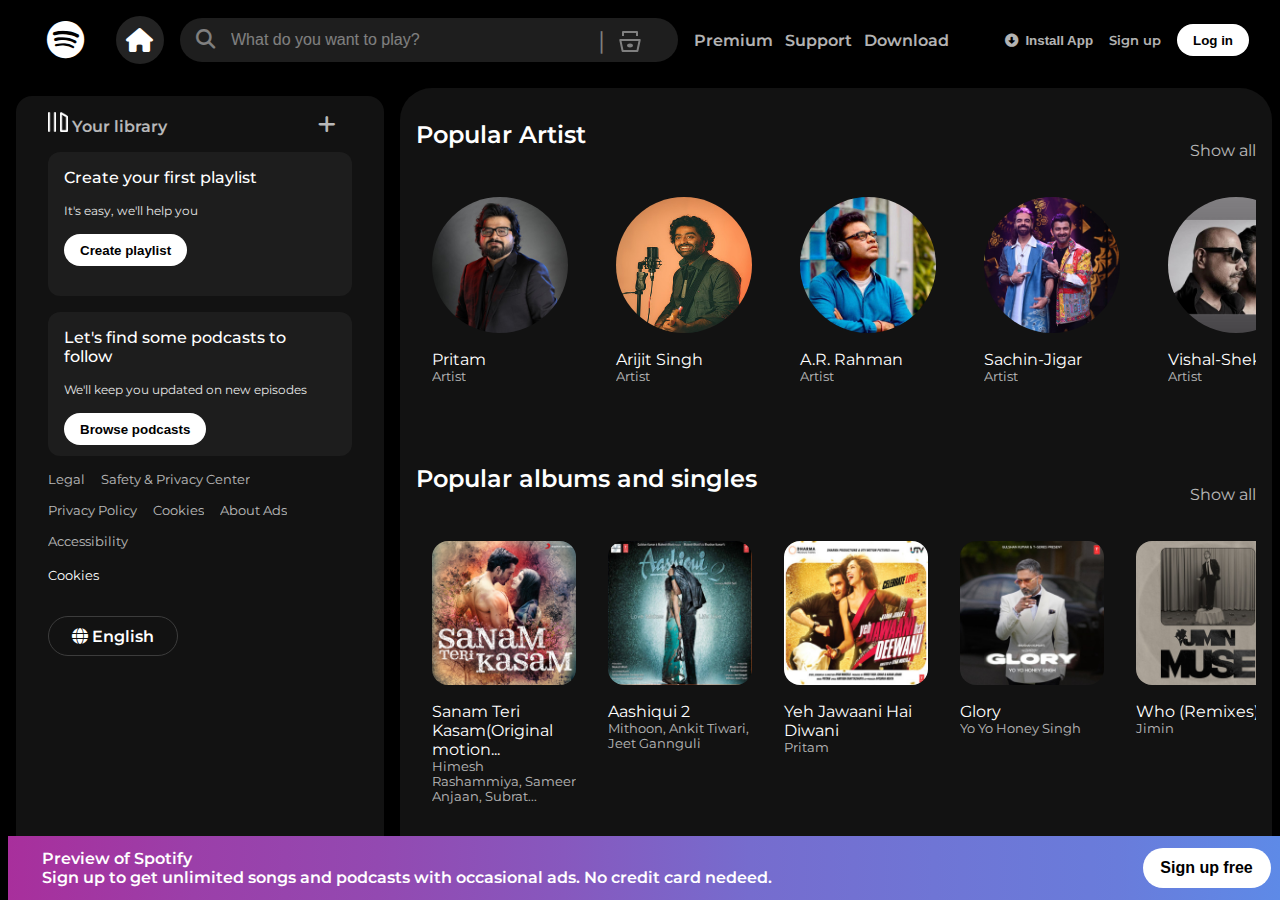
==== index.html @ b5a55366 "Add files to remote" ====
<!DOCTYPE html>
<html lang="en">

<head>
    <meta charset="UTF-8">
    <meta name="viewport" content="width=device-width, initial-scale=1.0">
    <link rel="stylesheet" href="style.css">
    <link rel="stylesheet" href="https://cdnjs.cloudflare.com/ajax/libs/font-awesome/6.7.2/css/all.min.css"
        integrity="sha512-Evv84Mr4kqVGRNSgIGL/F/aIDqQb7xQ2vcrdIwxfjThSH8CSR7PBEakCr51Ck+w+/U6swU2Im1vVX0SVk9ABhg=="
        crossorigin="anonymous" referrerpolicy="no-referrer" />
    <link rel="icon" href="./images/logo.png">
    <title>Spotify - Web Player : Music for everyone</title>
    <link rel="preconnect" href="https://fonts.googleapis.com">
    <link rel="preconnect" href="https://fonts.gstatic.com" crossorigin>
    <link href="https://fonts.googleapis.com/css2?family=Montserrat:ital@0;1&display=swap" rel="stylesheet">
</head>

<body>
    <div class="small-nav">
        <div class="nav1 i1">
            <i class="fa-brands fa-spotify"></i>
            <p>Spotify</p>
        </div>
        <div class="nav2">
            <i class="fa-solid fa-magnifying-glass"></i>
            <button class="badge">Open App</button>
            <i class="fa-solid fa-bars"></i>
        </div>
    </div>
    <div class="navbar">
        <div class="icon">
            <div class="i1">
                <i class="fa-brands fa-spotify"></i>
            </div>
            <div class="i2">
                <i class="fa-solid fa-house"></i>
            </div>
        </div>

        <div class="searchbar">
            <div class="search-sec1">
                <i class="fa-solid fa-magnifying-glass"></i>
                <input type="text" placeholder="What do you want to play?">
            </div>
            <div class="search-sec2">
                <span class="vertical-line">|</span>
                <svg class="mysvg" data-encore-id="icon" role="img" aria-hidden="true" class="e-9640-icon"
                    viewBox="0 0 24 24">
                    <path d="M15 15.5c0 1.105-1.343 2-3 2s-3-.895-3-2 1.343-2 3-2 3 .895 3 2z"></path>
                    <path
                        d="M1.513 9.37A1 1 0 0 1 2.291 9h19.418a1 1 0 0 1 .979 1.208l-2.339 11a1 1 0 0 1-.978.792H4.63a1 1 0 0 1-.978-.792l-2.339-11a1 1 0 0 1 .201-.837zM3.525 11l1.913 9h13.123l1.913-9H3.525zM4 2a1 1 0 0 1 1-1h14a1 1 0 0 1 1 1v4h-2V3H6v3H4V2z">
                    </path>
                </svg>
            </div>
        </div>
        <div class="nav-options">
            <a href="#">Premium</a>
            <a href="#">Support</a>
            <a href="#">Download</a>
        </div>
        <span class="line">|</span>
        <div class="loginSignup">
            <button class="badge dark-badge"><i class="fa-solid fa-circle-down"></i>&nbsp;&nbsp;Install App</button>
            <a href="#">Sign up</a>
            <button class="badge hide">Log in</button>
        </div>

    </div>
    <div class="main">
        <div class="sidebar">
            <div class="library">
                <div class="options">
                    <div class="lib-options nav-options">
                        <img src="./images/library_icon.png">
                        <a href="#">Your library</a>
                    </div>
                    <div class="icons">
                        <i class="fa-solid fa-plus"></i>
                    </div>
                </div>
                <div class="lib-boxes">
                    <div class="box">
                        <p class="box-p1">Create your first playlist</p>
                        <p class="box-p2">It's easy, we'll help you</p>
                        <button class="badge">Create playlist</button>
                    </div>
                    <div class="box">
                        <p class="box-p1">Let's find some podcasts to follow</p>
                        <p class="box-p2">We'll keep you updated on new episodes</p>
                        <button class="badge">Browse podcasts</button>
                    </div>
                </div>

                <div class="TC">
                    <a href="#">Legal</a>
                    <a href="#">Safety & Privacy Center</a>
                    <a href="#">Privacy Policy</a>
                    <a href="#">Cookies</a>
                    <a href="#">About Ads</a>
                    <a href="#">Accessibility</a>
                </div>
                <div class="cookies">
                    <a href="#">Cookies</a>
                </div>

                <div class="languages">
                    <div class="language">
                        <i class="fa-solid fa-globe"></i> English
                    </div>
                </div>
            </div>
        </div>
        <div class="main-content">
            <div class="artist-sec">
                <div class="sec1">
                    <a href="#" class="heading">Popular Artist</a>
                    <a href="#">Show all</a>
                </div>

                <div class="artists">
                    <div class="artist">
                        <img src="./images/artist1.jpg">
                        <a href="#">Pritam</a>
                        <p class="p2">Artist</p>
                        <svg class="play-svg" data-encore-id="icon" role="img" aria-hidden="true" class="e-9640-icon" viewBox="0 0 24 24"><path d="m7.05 3.606 13.49 7.788a.7.7 0 0 1 0 1.212L7.05 20.394A.7.7 0 0 1 6 19.788V4.212a.7.7 0 0 1 1.05-.606z"></path></svg>
                    </div>
                    <div class="artist">
                        <img src="./images/artist2.jpg">
                        <a href="#">Arijit Singh</a>
                        <p class="p2">Artist</p>
                        <svg class="play-svg" data-encore-id="icon" role="img" aria-hidden="true" class="e-9640-icon" viewBox="0 0 24 24"><path d="m7.05 3.606 13.49 7.788a.7.7 0 0 1 0 1.212L7.05 20.394A.7.7 0 0 1 6 19.788V4.212a.7.7 0 0 1 1.05-.606z"></path></svg>
                    </div>
                    <div class="artist">
                        <img src="./images/artist3.jpg">
                        <a href="#">A.R. Rahman</a>
                        <p class="p2">Artist</p>
                        <svg class="play-svg" data-encore-id="icon" role="img" aria-hidden="true" class="e-9640-icon" viewBox="0 0 24 24"><path d="m7.05 3.606 13.49 7.788a.7.7 0 0 1 0 1.212L7.05 20.394A.7.7 0 0 1 6 19.788V4.212a.7.7 0 0 1 1.05-.606z"></path></svg>
                    </div>
                    <div class="artist">
                        <img src="./images/artist4.jpg">
                        <a href="#">Sachin-Jigar</a>
                        <p class="p2">Artist</p>
                        <svg class="play-svg" data-encore-id="icon" role="img" aria-hidden="true" class="e-9640-icon" viewBox="0 0 24 24"><path d="m7.05 3.606 13.49 7.788a.7.7 0 0 1 0 1.212L7.05 20.394A.7.7 0 0 1 6 19.788V4.212a.7.7 0 0 1 1.05-.606z"></path></svg>
                    </div>
                    <div class="artist">
                        <img src="./images/artist5.jpg">
                        <a href="#">Vishal-Shekhar</a>
                        <p class="p2">Artist</p>
                        <svg class="play-svg" data-encore-id="icon" role="img" aria-hidden="true" class="e-9640-icon" viewBox="0 0 24 24"><path d="m7.05 3.606 13.49 7.788a.7.7 0 0 1 0 1.212L7.05 20.394A.7.7 0 0 1 6 19.788V4.212a.7.7 0 0 1 1.05-.606z"></path></svg>
                    </div>
                    <div class="artist">
                        <img src="./images/artist6.jpg">
                        <a href="#">Atif Aslam</a>
                        <p class="p2">Artist</p>
                        <svg class="play-svg" data-encore-id="icon" role="img" aria-hidden="true" class="e-9640-icon" viewBox="0 0 24 24"><path d="m7.05 3.606 13.49 7.788a.7.7 0 0 1 0 1.212L7.05 20.394A.7.7 0 0 1 6 19.788V4.212a.7.7 0 0 1 1.05-.606z"></path></svg>
                    </div>
                </div>
            </div>
            <div class="albums-sec">
                <div class="sec1">
                    <a href="#" class="heading">Popular albums and singles</a>
                    <a href="#">Show all</a>
                </div>
                <div class="albums">
                    <div class="album">
                        <img src="./images/album1.jpg">
                        <a href="#">Sanam Teri Kasam(Original motion...</a>
                        <p class="p2">Himesh Rashammiya, Sameer Anjaan, Subrat...</p>
                        <svg class="play-svg" data-encore-id="icon" role="img" aria-hidden="true" class="e-9640-icon" viewBox="0 0 24 24"><path d="m7.05 3.606 13.49 7.788a.7.7 0 0 1 0 1.212L7.05 20.394A.7.7 0 0 1 6 19.788V4.212a.7.7 0 0 1 1.05-.606z"></path></svg>
                    </div>
                    <div class="album">
                        <img src="./images/album2.jpg">
                        <a href="#">Aashiqui 2</a>
                        <p class="p2">Mithoon, Ankit Tiwari, Jeet Gannguli</p>
                        <svg class="play-svg" data-encore-id="icon" role="img" aria-hidden="true" class="e-9640-icon" viewBox="0 0 24 24"><path d="m7.05 3.606 13.49 7.788a.7.7 0 0 1 0 1.212L7.05 20.394A.7.7 0 0 1 6 19.788V4.212a.7.7 0 0 1 1.05-.606z"></path></svg>
                    </div>
                    <div class="album">
                        <img src="./images/album3.jpg">
                        <a href="#">Yeh Jawaani Hai Diwani</a>
                        <p class="p2">Pritam</p>
                        <svg class="play-svg" data-encore-id="icon" role="img" aria-hidden="true" class="e-9640-icon" viewBox="0 0 24 24"><path d="m7.05 3.606 13.49 7.788a.7.7 0 0 1 0 1.212L7.05 20.394A.7.7 0 0 1 6 19.788V4.212a.7.7 0 0 1 1.05-.606z"></path></svg>
                    </div>
                    <div class="album">
                        <img src="./images/album4.jpg">
                        <a href="#">Glory</a>
                        <p class="p2">Yo Yo Honey Singh</p>
                        <svg class="play-svg" data-encore-id="icon" role="img" aria-hidden="true" class="e-9640-icon" viewBox="0 0 24 24"><path d="m7.05 3.606 13.49 7.788a.7.7 0 0 1 0 1.212L7.05 20.394A.7.7 0 0 1 6 19.788V4.212a.7.7 0 0 1 1.05-.606z"></path></svg>
                    </div>
                    <div class="album">
                        <img src="./images/album5.jpg">
                        <a href="#">Who (Remixes)</a>
                        <p class="p2">Jimin</p>
                        <svg class="play-svg" data-encore-id="icon" role="img" aria-hidden="true" class="e-9640-icon" viewBox="0 0 24 24"><path d="m7.05 3.606 13.49 7.788a.7.7 0 0 1 0 1.212L7.05 20.394A.7.7 0 0 1 6 19.788V4.212a.7.7 0 0 1 1.05-.606z"></path></svg>
                    </div>
                    <div class="album">
                        <img src="./images/album6.jpg">
                        <a href="#">Mismatched: Season 3(SoundTrack from...</a>
                        <p class="p2">Himesh Rashammiya, Sameer Anjaan, Subrat...</p>
                        <svg class="play-svg" data-encore-id="icon" role="img" aria-hidden="true" class="e-9640-icon" viewBox="0 0 24 24"><path d="m7.05 3.606 13.49 7.788a.7.7 0 0 1 0 1.212L7.05 20.394A.7.7 0 0 1 6 19.788V4.212a.7.7 0 0 1 1.05-.606z"></path></svg>
                    </div>
                </div>
            </div>

            <div class="albums-sec">
                <div class="sec1">
                    <a href="#" class="heading">Popular radio</a>
                    <a href="#">Show all</a>
                </div>
                <div class="albums">
                    <div class="album">
                        <img src="./images/radio1.jpg">
                        <p class="p2">With Sachin-Jigar, Amit Tridevi, Mithoon</p>
                        <svg class="play-svg" data-encore-id="icon" role="img" aria-hidden="true" class="e-9640-icon" viewBox="0 0 24 24"><path d="m7.05 3.606 13.49 7.788a.7.7 0 0 1 0 1.212L7.05 20.394A.7.7 0 0 1 6 19.788V4.212a.7.7 0 0 1 1.05-.606z"></path></svg>
                    </div>
                    <div class="album">
                        <img src="./images/radio2.jpg">
                        <p class="p2">With Abhijeet, Kumar Sanu, Jatin-Lalit and...</p>
                        <svg class="play-svg" data-encore-id="icon" role="img" aria-hidden="true" class="e-9640-icon" viewBox="0 0 24 24"><path d="m7.05 3.606 13.49 7.788a.7.7 0 0 1 0 1.212L7.05 20.394A.7.7 0 0 1 6 19.788V4.212a.7.7 0 0 1 1.05-.606z"></path></svg>
                    </div>
                    <div class="album">
                        <img src="./images/radio3.jpg">
                        <p class="p2">With Karan Aujla, Shubh, Sidhu Moose...</p>
                        <svg class="play-svg" data-encore-id="icon" role="img" aria-hidden="true" class="e-9640-icon" viewBox="0 0 24 24"><path d="m7.05 3.606 13.49 7.788a.7.7 0 0 1 0 1.212L7.05 20.394A.7.7 0 0 1 6 19.788V4.212a.7.7 0 0 1 1.05-.606z"></path></svg>
                    </div>
                    <div class="album">
                        <img src="./images/radio4.jpg">
                        <p class="p2">With Armaan Malik, Pritam, Atif Aslam and...</p>
                        <svg class="play-svg" data-encore-id="icon" role="img" aria-hidden="true" class="e-9640-icon" viewBox="0 0 24 24"><path d="m7.05 3.606 13.49 7.788a.7.7 0 0 1 0 1.212L7.05 20.394A.7.7 0 0 1 6 19.788V4.212a.7.7 0 0 1 1.05-.606z"></path></svg>
                    </div>
                    <div class="album">
                        <img src="./images/radio5.jpg">
                        <p class="p2">With A.R. Rahman, Vishal-Shekhar, Atif...</p>
                        <svg class="play-svg" data-encore-id="icon" role="img" aria-hidden="true" class="e-9640-icon" viewBox="0 0 24 24"><path d="m7.05 3.606 13.49 7.788a.7.7 0 0 1 0 1.212L7.05 20.394A.7.7 0 0 1 6 19.788V4.212a.7.7 0 0 1 1.05-.606z"></path></svg>
                    </div>
                    <div class="album">
                        <img src="./images/radio6.jpg">
                        <p class="p2">With Asha Bhosale, Alka Yagnik, Abhijeet</p>
                        <svg class="play-svg" data-encore-id="icon" role="img" aria-hidden="true" class="e-9640-icon" viewBox="0 0 24 24"><path d="m7.05 3.606 13.49 7.788a.7.7 0 0 1 0 1.212L7.05 20.394A.7.7 0 0 1 6 19.788V4.212a.7.7 0 0 1 1.05-.606z"></path></svg>
                    </div>
                </div>
            </div>

            <div class="albums-sec">
                <div class="sec1">
                    <a href="#" class="heading">Featured Charts</a>
                    <a href="#">Show all</a>
                </div>
                <div class="albums">
                    <div class="album">
                        <img src="./images/feature1.jpg">
                        <p class="p2">Your weekly update of the most played music</p>
                        <svg class="play-svg" data-encore-id="icon" role="img" aria-hidden="true" class="e-9640-icon" viewBox="0 0 24 24"><path d="m7.05 3.606 13.49 7.788a.7.7 0 0 1 0 1.212L7.05 20.394A.7.7 0 0 1 6 19.788V4.212a.7.7 0 0 1 1.05-.606z"></path></svg>
                    </div>
                    <div class="album">
                        <img src="./images/feature2.jpg">
                        <p class="p2">Your weekly update of the most played music</p>
                        <svg class="play-svg" data-encore-id="icon" role="img" aria-hidden="true" class="e-9640-icon" viewBox="0 0 24 24"><path d="m7.05 3.606 13.49 7.788a.7.7 0 0 1 0 1.212L7.05 20.394A.7.7 0 0 1 6 19.788V4.212a.7.7 0 0 1 1.05-.606z"></path></svg>
                    </div>
                    <div class="album">
                        <img src="./images/feature3.jpg">
                        <p class="p2">Your weekly update of the most played music</p>
                        <svg class="play-svg" data-encore-id="icon" role="img" aria-hidden="true" class="e-9640-icon" viewBox="0 0 24 24"><path d="m7.05 3.606 13.49 7.788a.7.7 0 0 1 0 1.212L7.05 20.394A.7.7 0 0 1 6 19.788V4.212a.7.7 0 0 1 1.05-.606z"></path></svg>
                    </div>
                    <div class="album">
                        <img src="./images/feature4.jpg">
                        <p class="p2">Your weekly update of the most played music</p>
                        <svg class="play-svg" data-encore-id="icon" role="img" aria-hidden="true" class="e-9640-icon" viewBox="0 0 24 24"><path d="m7.05 3.606 13.49 7.788a.7.7 0 0 1 0 1.212L7.05 20.394A.7.7 0 0 1 6 19.788V4.212a.7.7 0 0 1 1.05-.606z"></path></svg>
                    </div>
                    <div class="album">
                        <img src="./images/feature5.jpg">
                        <p class="p2">Your weekly update of the most viral tracks</p>
                        <svg class="play-svg" data-encore-id="icon" role="img" aria-hidden="true" class="e-9640-icon" viewBox="0 0 24 24"><path d="m7.05 3.606 13.49 7.788a.7.7 0 0 1 0 1.212L7.05 20.394A.7.7 0 0 1 6 19.788V4.212a.7.7 0 0 1 1.05-.606z"></path></svg>
                    </div>
                    <div class="album">
                        <img src="./images/feature6.jpg">
                        <p class="p2">Your weekly update of the most viral tracks</p>
                        <svg class="play-svg" data-encore-id="icon" role="img" aria-hidden="true" class="e-9640-icon" viewBox="0 0 24 24"><path d="m7.05 3.606 13.49 7.788a.7.7 0 0 1 0 1.212L7.05 20.394A.7.7 0 0 1 6 19.788V4.212a.7.7 0 0 1 1.05-.606z"></path></svg>
                    </div>
                </div>
            </div>

            <div class="albums-sec">
                <div class="sec1">
                    <a href="#" class="heading">Popular radio</a>
                    <a href="#">Show all</a>
                </div>
                <div class="albums">
                    <div class="album">
                        <img src="./images/best1.jpg">
                        <p class="p2">Hottest tracks form you favourite I-Pop...</p>
                        <svg class="play-svg" data-encore-id="icon" role="img" aria-hidden="true" class="e-9640-icon" viewBox="0 0 24 24"><path d="m7.05 3.606 13.49 7.788a.7.7 0 0 1 0 1.212L7.05 20.394A.7.7 0 0 1 6 19.788V4.212a.7.7 0 0 1 1.05-.606z"></path></svg>
                    </div>
                    <div class="album">
                        <img src="./images/best2.jpg">
                        <p class="p2">Bollywood Central, Jab baje toh seedha...</p>
                        <svg class="play-svg" data-encore-id="icon" role="img" aria-hidden="true" class="e-9640-icon" viewBox="0 0 24 24"><path d="m7.05 3.606 13.49 7.788a.7.7 0 0 1 0 1.212L7.05 20.394A.7.7 0 0 1 6 19.788V4.212a.7.7 0 0 1 1.05-.606z"></path></svg>
                    </div>
                    <div class="album">
                        <img src="./images/best3.jpg">
                        <p class="p2">Most exciting artist from the indian indie...</p>
                        <svg class="play-svg" data-encore-id="icon" role="img" aria-hidden="true" class="e-9640-icon" viewBox="0 0 24 24"><path d="m7.05 3.606 13.49 7.788a.7.7 0 0 1 0 1.212L7.05 20.394A.7.7 0 0 1 6 19.788V4.212a.7.7 0 0 1 1.05-.606z"></path></svg>
                    </div>
                    <div class="album">
                        <img src="./images/best4.jpg">
                        <p class="p2">India's Rap Scene. Cover- Yo Yo Honey Singh</p>
                        <svg class="play-svg" data-encore-id="icon" role="img" aria-hidden="true" class="e-9640-icon" viewBox="0 0 24 24"><path d="m7.05 3.606 13.49 7.788a.7.7 0 0 1 0 1.212L7.05 20.394A.7.7 0 0 1 6 19.788V4.212a.7.7 0 0 1 1.05-.606z"></path></svg>
                    </div>
                    <div class="album">
                        <img src="./images/best5.jpg">
                        <p class="p2">Biggest Haryanvi Hits from the last 10 years...</p>
                        <svg class="play-svg" data-encore-id="icon" role="img" aria-hidden="true" class="e-9640-icon" viewBox="0 0 24 24"><path d="m7.05 3.606 13.49 7.788a.7.7 0 0 1 0 1.212L7.05 20.394A.7.7 0 0 1 6 19.788V4.212a.7.7 0 0 1 1.05-.606z"></path></svg>
                    </div>
                    <div class="album">
                        <img src="./images/best6.jpg">
                        <p class="p2">Ultimate 101 punjabi Hits with Shubh</p>
                        <svg class="play-svg" data-encore-id="icon" role="img" aria-hidden="true" class="e-9640-icon" viewBox="0 0 24 24"><path d="m7.05 3.606 13.49 7.788a.7.7 0 0 1 0 1.212L7.05 20.394A.7.7 0 0 1 6 19.788V4.212a.7.7 0 0 1 1.05-.606z"></path></svg>
                    </div>
                </div>
            </div>

            <div class="footer">
                <div class="foot1">
                    <ul>
                        <p>Company</p>
                        <li><a href="#">About</a></li>
                        <li><a href="#">Jobs</a></li>
                        <li><a href="#">For the Record</a></li>
                    </ul>
                    <ul>
                        <p>Communities</p>
                        <li><a href="#">For Artists</a></li>
                        <li><a href="#">Developers</a></li>
                        <li><a href="#">Advertising</a></li>
                        <li><a href="#">Investors</a></li>
                        <li><a href="#">Vendors</a></li>
                    </ul>
                    <ul>
                        <p>Useful links</p>
                        <li><a href="#">Support</a></li>
                        <li><a href="#">Free Mobile App</a></li>
                    </ul>
                    <ul>
                        <p>Spotify Plans</p>
                        <li><a href="#">Premium Individual</a></li>
                        <li><a href="#">Premium Duo</a></li>
                        <li><a href="#">Premium Family</a></li>
                        <li><a href="#">Premium Student</a></li>
                        <li><a href="#">Spotify Free</a></li>
                    </ul>

                    <div class="social">
                        <div class="icon">
                            <i class="fa-brands fa-instagram"></i>
                        </div>
                        <div class="icon">
                            <i class="fa-brands fa-twitter"></i>
                        </div>
                        <div class="icon">
                            <i class="fa-brands fa-facebook"></i>
                        </div>
                        
                    </div>
                        
                    
                </div>
                <div class="line">
                    <hr>
                </div>

                <div class="foot2">
                    &COPY; Spotify AB
                </div>
            </div>
            <div class="small-foot">
                <div class="TC">
                    <a href="#">Legal</a>
                    <a href="#">Safety & Privacy Center</a>
                    <a href="#">Privacy Policy</a>
                    <a href="#">Cookies</a>
                    <a href="#">About Ads</a>
                    <a href="#">Accessibility</a>
                    <div class="foot2">
                        &COPY; Spotify AB
                    </div>
                </div>
        
                <div class="languages">
                    <div class="language">
                        <i class="fa-solid fa-globe"></i> English
                    </div>
                </div>
                <div class="foot2">
                    &COPY; Spotify AB
                </div>
            </div>
        </div>

        <div class="music-player">
            <div class="info">
                <p>Preview of Spotify</p>
                <p>Sign up to get unlimited songs and podcasts with occasional ads. No credit card nedeed.</p>
            </div>
            <div class="signup">
                <button class="badge">Sign up free</button>
            </div>
        </div>
    </div>
    
</body>

</html>
---- style.css ----
/* Global Reset */
* {
    margin: 0;
    padding: 0;
}

/* Body Styles */
body {
    font-family: "Montserrat", sans-serif;
    font-optical-sizing: auto;
    font-weight: 400;
    font-style: normal;
    background-color: #000;
    color: #fff;
    overflow: hidden;
}

/* Navbar Styles */
.navbar {
    background-color: #000;
    width: 100%;
    height: 4rem;
    z-index: 1;
    display: flex;
    justify-content: center;
    align-items: center;
    position: fixed;
    top: 0;
    gap: 1rem;
    padding: 0.5rem;
}

.icon {
    display: flex;
    justify-content: center;
    align-items: center;
    gap: 2rem;
}

.i1 i {
    font-size: 2.4rem;
}

.i2 {
    height: 3rem;
    width: 3rem;
    background-color: #232323;
    border-radius: 50%;
    display: flex;
    justify-content: center;
    align-items: center;
}

.i2 i {
    font-size: 1.5rem;
}

.i2:hover {
    background-color: #3c3c3c;
}

.searchbar {
    width: auto;
    display: flex;
    justify-content: start;
    align-items: center;
    background-color: #3c3c3c;
    border-radius: 2rem;
    padding: 0.5rem 1rem;
    font-size: 1.5rem;
    opacity: 0.5;
    margin-right: 10rem;
}

.searchbar input {
    border: none;
    outline: none;
    background-color: #3c3c3c;
    opacity: 1;
    font-size: 1rem;
    padding-right: 10rem;
    width: auto;
}
.search-sec1, .search-sec2{
    display: flex;
}
.search-sec1 i {
    margin-right: 1rem;
    font-size: 1.2rem;
}

.searchbar input::placeholder {
    color: #ffffff;
}

.vertical-line {
    font-size: 1.5rem;
    position: absolute;
    top: -1;
}

.mysvg {
    height: 1.5rem;
    width: 4rem;
    fill: #ffffff;
    opacity: 1;
    margin-top: 0.3rem;
}

.nav-options a {
    font-weight: 600;
    opacity: 0.7;
    margin-right: 0.5rem;
    transition: transform 0.3s ease-in-out, opacity 0.3s ease-in-out;
    display: inline-block;
}

.nav-options a:hover {
    opacity: 1;
    transform: scale(1.1);
}

.badge {
    background-color: #fff;
    border: none;
    border-radius: 2rem;
    padding: 0.5rem 1rem;
    font-weight: 550;
    height: 2rem;
    width: fit-content;
    cursor: pointer;
    transition: transform 0.3s ease-in-out, opacity 0.3s ease-in-out;
}

.badge:hover {
    transform: scale(1.1);
    opacity: 1;
}

.dark-badge {
    background-color: #000;
    color: #fff;
    height: 2.5rem;
    opacity: 0.7;
}

.loginSignup {
    display: flex;
    justify-content: space-evenly;
    align-items: center;
}

.loginSignup a {
    opacity: 0.7;
    font-weight: 600;
    font-size: small;
    margin-right: 1rem;
    transition: transform 0.3s ease-in-out, opacity 0.3s ease-in-out;
}

.loginSignup a:hover {
    transform: scale(1.1);
    opacity: 1;
}

/* Main Content Styles */
.main {
    display: flex;
    padding: 0.5rem;
    height: calc(100vh - 4rem);
    overflow: hidden;
    background-color: #000;
}

.sidebar {
    background-color: #000;
    width: 23rem;
    border-radius: 2rem;
    margin-right: 0.5rem;
    padding: 0.5rem;
}

.main-content {
    background-color: #121212;
    border-radius: 2rem;
    flex: 1;
    padding: 1rem;
    overflow-y: auto;
    height: 100%;
    padding-top: 2rem;
    margin-top: 5rem;
}

.main-content a:hover {
    text-decoration: underline;
}

.main-content .heading {
    margin-bottom: 2rem;
    font-size: 1.5rem;
    font-weight: 600;
    color: #ffffff;
    opacity: 1;
}

a {
    text-decoration: none;
    color: #fff;
}

.library {
    background-color: #121212;
    border-radius: 1rem;
    height: 100%;
    padding: 1rem 2rem;
    margin-top: 5rem;
}

.options {
    display: flex;
    justify-content: space-between;
    align-items: center;
}

.lib-options img {
    height: 1.25rem;
    width: 1.25rem;
}

.icons {
    font-size: 1.25rem;
    display: flex;
}

.icons i {
    opacity: 0.7;
    margin-right: 1rem;
}

.icons i:hover {
    opacity: 1;
}

.box {
    background-color: #1d1d1d;
    height: 7rem;
    border-radius: 0.75rem;
    margin: 1rem 0;
    padding: 1rem 1rem;
}

.box-p1 {
    font-size: 1rem;
    font-weight: 500;
    padding-bottom: 1rem;
}

.box-p2 {
    font-size: 0.75rem;
    padding-bottom: 1rem;
    opacity: 0.9;
}

.TC {
    display: flex;
    justify-content: start;
    align-items: center;
    flex-wrap: wrap;
    gap: 1rem;
}

.TC a {
    font-size: 0.8rem;
    opacity: 0.7;
}

.cookies {
    margin-top: 1rem;
}

.cookies a {
    font-size: 0.8rem;
}

.cookies a:hover {
    text-decoration: 1.5px solid underline;
}

.languages {
    margin: 2rem 0;
    height: 2rem;
    width: 8rem;
    border: 1px solid #3c3c3c;
    display: flex;
    justify-content: center;
    align-items: center;
    border-radius: 2rem;
    font-weight: 600;
    padding: 0.2rem 0;
    gap: 0.2rem;
    transition: transform 0.3s ease-in-out, background-color 0.3s ease-in-out;
}

.languages:hover {
    transform: scale(1.1);
    background-color: #1d1d1d;
}

.sec1 {
    display: flex;
    justify-content: space-between;
    align-items: center;
}

.sec1 a {
    opacity: 0.7;
}

.artists {
    display: flex;
    justify-content: space-between;
    align-items: center;
    width: 100%;
    gap: 1rem;
}
.artists, .albums{
    overflow-x: auto;
    scrollbar-width: none;
}
.artist, .album{
    position: relative;
    padding: 1rem;
    border-radius: 1rem;
    transition: background-color 0.3s ease-in-out;
    cursor: pointer;
}
.artist, .album img,
.artist, .album p,
.artist, .album a {
    position: relative;
    z-index: 1;
}
.artist:hover {
    background-color: #23232380;
}
.album:hover {
    background-color: #23232380;
}
.play-svg {
    z-index: 2;
    position: absolute;
    bottom: 30%;
    left: 70%;
    transform: translate(-50%, 50%);
    width: 2rem;
    height: 2rem;
    fill: #000;
    background-color: #1db954;
    border-radius: 50%;
    padding: 0.5rem;
    opacity: 0;
    transition: opacity 0.3s ease-in-out, transform 0.3s ease-in-out;
}

.artist:hover .play-svg{
    opacity: 1;
    transform: translate(-50%, 0%) scale(1.1);
}
.album:hover .play-svg{
    opacity: 1;
    transform: translate(-50%, 0%) scale(1.1);
}

.artist img {
    height: 8.5rem;
    width: 8.5rem;
    border-radius: 50%;
    margin-bottom: 0.8rem;
}

.p2 {
    opacity: 0.7;
    font-size: 0.8rem;
}

.albums {
    display: flex;
    justify-content: space-between;
    align-items: start;
}
.albums-sec {
    margin-top: 4rem;
}

.album img {
    height: 9rem;
    width: 9rem;
    margin-bottom: 0.8rem;
    border-radius: 1rem;
}

.foot1 {
    display: flex;
    justify-content: space-around;
    align-items: start;
    margin: 5rem 0 5rem 0;
}

.foot1 ul li {
    list-style-type: none;
    margin-top: 1rem;
}

.foot1 ul li a {
    opacity: 0.7;
    transition: opacity 0.2s ease-in-out, text-decoration 0.2s ease-in-out;
}

.foot1 ul li a:hover {
    opacity: 1;
    text-decoration: underline;
}

.line {
    opacity: 0.1;
    font-size: 1px;
}

.foot2 {
    opacity: 0.7;
    margin: 2rem 0 10rem 0;
}

.foot1 .social {
    display: flex;
    justify-content: center;
    align-items: center;
    gap: 1rem;
}

.social .icon {
    background-color: #232323;
    padding: 1rem;
    border-radius: 50%;
}

.social .icon:hover {
    background-color: #676666;
}


.music-player {
    padding: 0.5rem;
    position: fixed;
    bottom: 0;
    width: 100%;
    height: 3rem;
    z-index: 5;
    display: flex;
    justify-content: space-around;
    align-items: center;
    gap: 30rem;
    background: linear-gradient(to right, #A82F9C, #9B3FA9, #9349B1, #8758BE, #766CCE, #6F75D5, #697CDB, #5C8CE9);
}
.music-player p{
    font-size: 1rem;
    font-weight: 600;
}
.music-player .badge{
    height: 2.5rem;
    width: 8rem;
    font-size: 1rem
}
.small-nav{
    display: flex;
    justify-content: space-between;
    align-items: center;
    display: none;
}
.nav1{
    display: flex;
    justify-content: center;
    align-items: center;
    gap: 0.5rem;
}
.nav1 p{
    font-size: 1.5rem;
    font-weight: 600;
}
.nav2{
    display: flex;
    justify-content: center;
    align-items: center;
    gap: 1rem;
}
.small-foot{
    display: none;
}

@media (max-width: 320px) {
    .nav1 p{
        font-size: 1rem;
    }
    .nav1 i{
        font-size: 1.3rem;
    }
    .cookies{
        display: none;
    }
    .small-nav{
        padding-top: 1rem;
    }
    .small-foot{
        padding-bottom: 1rem;
    }

}
@media (max-width: 480px) {
    .small-nav{
        display: flex;
        padding: 1rem;
    }
    .navbar{
        display: none;
    }
    .sidebar{
        display: none;
    }
    .main-content{
        margin-top: 0;
    }
    .main-content, .artist img, .albums img{
        border-radius: 0;
    }
    .artists, .albums{
        gap: 0;
    }
    .sec1 .heading{
        font-size: 1.2rem;
    }
    .foot1{
        flex-direction: column;
        gap: 2rem;
    }
    .foot2{
        display: none;
    }
    .music-player{
        display: none;
    }
    .small-foot{
        display: flex;
        justify-content: center;
        align-items: start;
        flex-direction: column;
    }
    .small-foot .TC{
        margin-top: 2rem;
    }
    .cookies{
       display: none;
    }
    .languages{
        margin-bottom: 2rem;
    }
    .small-foot{
        padding-bottom: 2rem;
    }
}

@media (min-width: 480px) and (max-width: 768px) {
    .small-nav{
        display: flex;
        padding: 1rem;
    }
    .main-content{
        margin-top: 0;
    }
    .navbar{
        display: none;
    }
    .sidebar{
        display: none;
    }
    .main-content, .artist img, .albums img{
        border-radius: 0;
    }
    .artists, .albums{
        gap: 0;
    }
    .sec1 .heading{
        font-size: 1.2rem;
    }
    .foot1{
        flex-direction: column;
        gap: 2rem;
    }
    .foot2{
        display: none;
    }
    .music-player{
        display: none;
    }
    .small-foot{
        display: flex;
        justify-content: center;
        align-items: center;
        padding-bottom: 3rem;
    }
    .small-foot .TC{
        margin-top: 2rem;
        margin-right: 12rem;
    }
    .cookies{
        display: none;
    }
    .languages{
        margin-bottom: 2rem;
    }
    .small-foot .language{
        height: 2rem;
        width: 5rem;
        padding: 1rem;
        display: flex;
        justify-content: center;
        align-items: center;
        gap: 0.5rem;
    }
}

@media (min-width: 769px) and (max-width: 1024px) {
    .small-nav{
        display: flex;
        padding: 1rem;
    }
    .main-content{
        margin-top: 0;
    }
    .small-nav .nav2{
        gap: 2rem;
        font-size: 2rem;
    }
    .small-nav .badge{
        font-size: 1.2rem;
        display: flex;
        justify-content: center;
        align-items: center;
    }
    .navbar{
        display: none;
    }
    .sidebar{
        display: none;
    }
    
    .artists, .albums{
        gap: 0;
    }
    .sec1 .heading{
        font-size: 1.2rem;
    }
    .small-foot{
        display: none;
    }
    .music-player{
        gap: 10rem;
    }
    .music-player .info p{
        font-size: 0.8rem;
    }
    .music-player .info {
        text-align: start;
    }
    .signup{
        margin-right: 2rem;
    }
    
}

@media (min-width: 1025px) and (max-width: 1254px) {
    .navbar .nav-options{
        display: none;
    }
    .navbar .line{
        display: none;
    }
    .searchbar{
        margin-right: 5rem;
    }
    .music-player{
        gap: 5rem;
    }
}
@media (min-width : 1255px) and (max-width: 1440px) {
    .searchbar{
        margin-right: 0;
    }
    .music-player{
        gap: 20rem;
    }
}
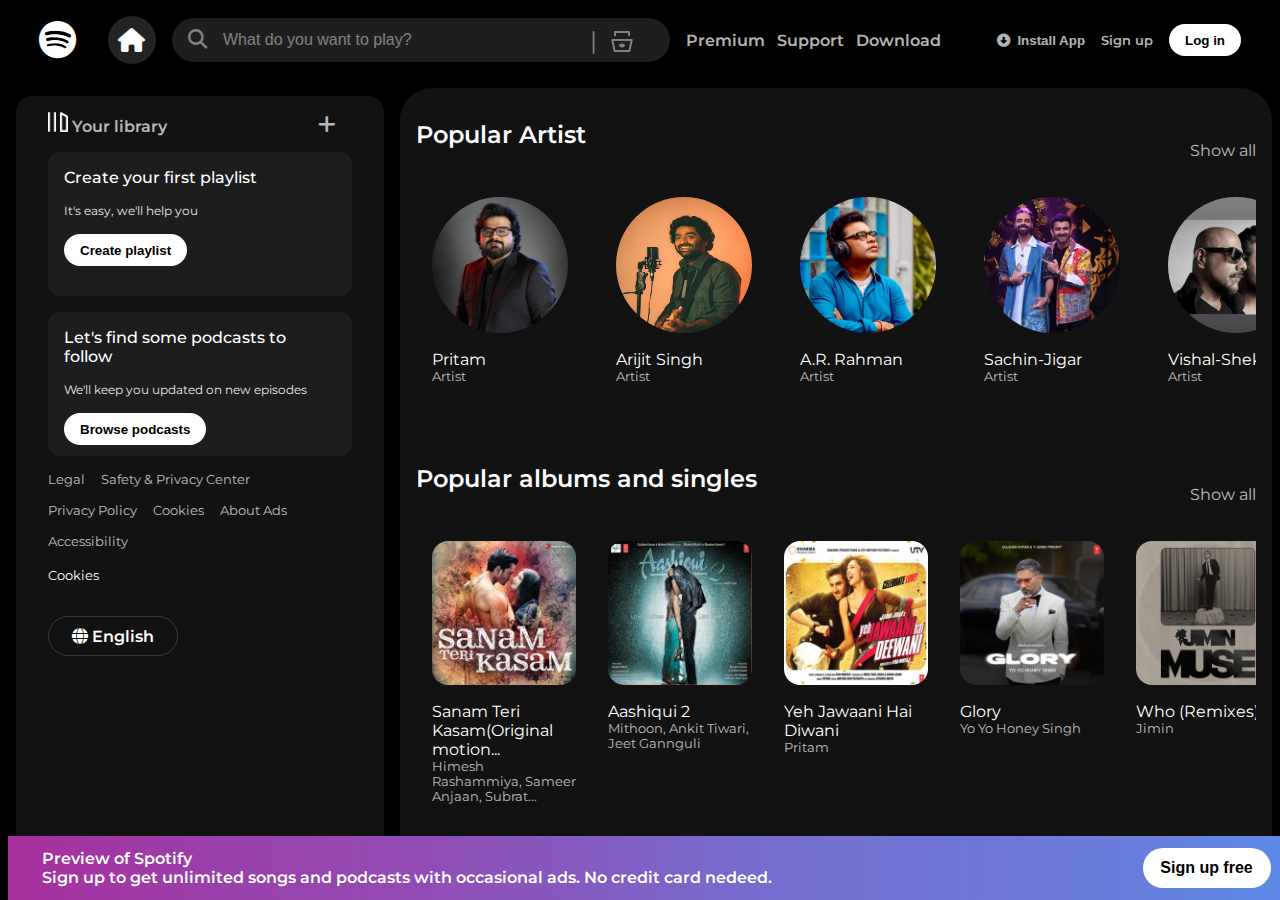
==== commit d31b32d3: "add mdropdown menu" ====
--- a/index.html
+++ b/index.html
@@ -24,9 +24,24 @@
         <div class="nav2">
             <i class="fa-solid fa-magnifying-glass"></i>
             <button class="badge">Open App</button>
-            <i class="fa-solid fa-bars"></i>
+            <i class="fa-solid fa-bars menu-icon"></i>
         </div>
     </div>
+
+    <div class="menu">
+        <div class="dropdown-menu">
+            <span class="cross"><i class="fa-solid fa-xmark"></i></span>
+            <a href="#">Log in</a>
+            <a href="#">Sign up</a>
+            <span class="horizontal-line"><i class="fa-solid fa-minus"></i></span>
+            <a href="#">Premium</a>
+            <a href="#">Help</a>
+            <a href="#">Download</a>
+            <a href="#">Privacy</a>
+            <a href="#">Terms</a>
+        </div>
+    </div>
+
     <div class="navbar">
         <div class="icon">
             <div class="i1">
@@ -405,7 +420,7 @@
             </div>
         </div>
     </div>
-    
+    <script src="script.js"></script>
 </body>
 
 </html>--- a/style.css
+++ b/style.css
@@ -14,20 +14,57 @@
     color: #fff;
     overflow: hidden;
 }
-
+.menu{
+    position: relative;
+    display: inline-block;
+    display: none;
+}
+.menu.active{
+    display: flex;
+}
+.dropdown-menu{
+    display: flex;
+    justify-content: center;
+    align-items: start;
+    flex-direction: column;
+    gap: 1.5rem;
+    height: 100vh;
+    width: 100%;
+    background-color : #000;
+    position: fixed;
+    top: 0;
+    left: 0;
+    z-index: 999;
+}
+.menu a, .horizontal-line{
+    font-size: 1.5rem;
+    font-weight: 600;
+    padding-left: 3rem;
+    transition: transform 0.3s ease-in-out;
+}
+.menu a:hover{
+    transform: scale(1.1);
+}
+.dropdown-menu .cross{
+    position: fixed;
+    right: 2rem;
+    top: 2rem;
+    font-size: 2rem;
+    cursor: pointer;
+}
 /* Navbar Styles */
 .navbar {
     background-color: #000;
     width: 100%;
-    height: 4rem;
     z-index: 1;
     display: flex;
     justify-content: center;
     align-items: center;
+    height: 3rem;
     position: fixed;
     top: 0;
     gap: 1rem;
-    padding: 0.5rem;
+    padding-top: 1rem;
 }
 
 .icon {
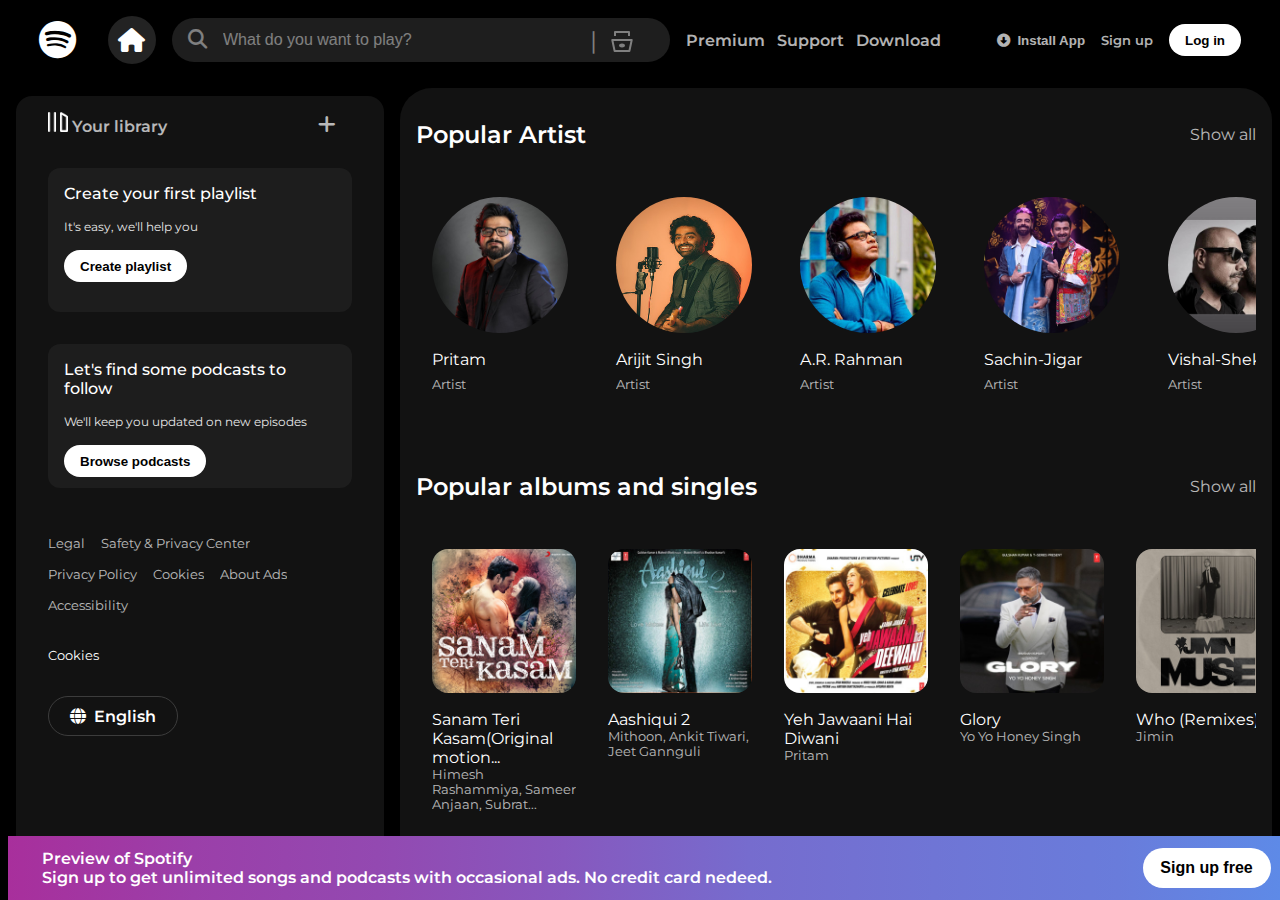
==== commit ed389294: "update style.css" ====
--- a/index.html
+++ b/index.html
@@ -129,89 +129,149 @@
             <div class="artist-sec">
                 <div class="sec1">
                     <a href="#" class="heading">Popular Artist</a>
-                    <a href="#">Show all</a>
+                    <a href="#" class="show-all">Show all</a>
                 </div>
 
                 <div class="artists">
                     <div class="artist">
                         <img src="./images/artist1.jpg">
-                        <a href="#">Pritam</a>
+                        <a href="#" class="artist-name">Pritam</a>
                         <p class="p2">Artist</p>
-                        <svg class="play-svg" data-encore-id="icon" role="img" aria-hidden="true" class="e-9640-icon" viewBox="0 0 24 24"><path d="m7.05 3.606 13.49 7.788a.7.7 0 0 1 0 1.212L7.05 20.394A.7.7 0 0 1 6 19.788V4.212a.7.7 0 0 1 1.05-.606z"></path></svg>
+                        <svg class="play-svg" data-encore-id="icon" role="img" aria-hidden="true" class="e-9640-icon"
+                            viewBox="0 0 24 24">
+                            <path
+                                d="m7.05 3.606 13.49 7.788a.7.7 0 0 1 0 1.212L7.05 20.394A.7.7 0 0 1 6 19.788V4.212a.7.7 0 0 1 1.05-.606z">
+                            </path>
+                        </svg>
                     </div>
                     <div class="artist">
                         <img src="./images/artist2.jpg">
-                        <a href="#">Arijit Singh</a>
+                        <a href="#" class="artist-name">Arijit Singh</a>
                         <p class="p2">Artist</p>
-                        <svg class="play-svg" data-encore-id="icon" role="img" aria-hidden="true" class="e-9640-icon" viewBox="0 0 24 24"><path d="m7.05 3.606 13.49 7.788a.7.7 0 0 1 0 1.212L7.05 20.394A.7.7 0 0 1 6 19.788V4.212a.7.7 0 0 1 1.05-.606z"></path></svg>
+                        <svg class="play-svg" data-encore-id="icon" role="img" aria-hidden="true" class="e-9640-icon"
+                            viewBox="0 0 24 24">
+                            <path
+                                d="m7.05 3.606 13.49 7.788a.7.7 0 0 1 0 1.212L7.05 20.394A.7.7 0 0 1 6 19.788V4.212a.7.7 0 0 1 1.05-.606z">
+                            </path>
+                        </svg>
                     </div>
                     <div class="artist">
                         <img src="./images/artist3.jpg">
-                        <a href="#">A.R. Rahman</a>
+                        <a href="#" class="artist-name">A.R. Rahman</a>
                         <p class="p2">Artist</p>
-                        <svg class="play-svg" data-encore-id="icon" role="img" aria-hidden="true" class="e-9640-icon" viewBox="0 0 24 24"><path d="m7.05 3.606 13.49 7.788a.7.7 0 0 1 0 1.212L7.05 20.394A.7.7 0 0 1 6 19.788V4.212a.7.7 0 0 1 1.05-.606z"></path></svg>
+                        <svg class="play-svg" data-encore-id="icon" role="img" aria-hidden="true" class="e-9640-icon"
+                            viewBox="0 0 24 24">
+                            <path
+                                d="m7.05 3.606 13.49 7.788a.7.7 0 0 1 0 1.212L7.05 20.394A.7.7 0 0 1 6 19.788V4.212a.7.7 0 0 1 1.05-.606z">
+                            </path>
+                        </svg>
                     </div>
                     <div class="artist">
                         <img src="./images/artist4.jpg">
-                        <a href="#">Sachin-Jigar</a>
+                        <a href="#" class="artist-name">Sachin-Jigar</a>
                         <p class="p2">Artist</p>
-                        <svg class="play-svg" data-encore-id="icon" role="img" aria-hidden="true" class="e-9640-icon" viewBox="0 0 24 24"><path d="m7.05 3.606 13.49 7.788a.7.7 0 0 1 0 1.212L7.05 20.394A.7.7 0 0 1 6 19.788V4.212a.7.7 0 0 1 1.05-.606z"></path></svg>
+                        <svg class="play-svg" data-encore-id="icon" role="img" aria-hidden="true" class="e-9640-icon"
+                            viewBox="0 0 24 24">
+                            <path
+                                d="m7.05 3.606 13.49 7.788a.7.7 0 0 1 0 1.212L7.05 20.394A.7.7 0 0 1 6 19.788V4.212a.7.7 0 0 1 1.05-.606z">
+                            </path>
+                        </svg>
                     </div>
                     <div class="artist">
                         <img src="./images/artist5.jpg">
-                        <a href="#">Vishal-Shekhar</a>
+                        <a href="#" class="artist-name">Vishal-Shekhar</a>
                         <p class="p2">Artist</p>
-                        <svg class="play-svg" data-encore-id="icon" role="img" aria-hidden="true" class="e-9640-icon" viewBox="0 0 24 24"><path d="m7.05 3.606 13.49 7.788a.7.7 0 0 1 0 1.212L7.05 20.394A.7.7 0 0 1 6 19.788V4.212a.7.7 0 0 1 1.05-.606z"></path></svg>
+                        <svg class="play-svg" data-encore-id="icon" role="img" aria-hidden="true" class="e-9640-icon"
+                            viewBox="0 0 24 24">
+                            <path
+                                d="m7.05 3.606 13.49 7.788a.7.7 0 0 1 0 1.212L7.05 20.394A.7.7 0 0 1 6 19.788V4.212a.7.7 0 0 1 1.05-.606z">
+                            </path>
+                        </svg>
                     </div>
                     <div class="artist">
                         <img src="./images/artist6.jpg">
-                        <a href="#">Atif Aslam</a>
+                        <a href="#" class="artist-name">Atif Aslam</a>
                         <p class="p2">Artist</p>
-                        <svg class="play-svg" data-encore-id="icon" role="img" aria-hidden="true" class="e-9640-icon" viewBox="0 0 24 24"><path d="m7.05 3.606 13.49 7.788a.7.7 0 0 1 0 1.212L7.05 20.394A.7.7 0 0 1 6 19.788V4.212a.7.7 0 0 1 1.05-.606z"></path></svg>
+                        <svg class="play-svg" data-encore-id="icon" role="img" aria-hidden="true" class="e-9640-icon"
+                            viewBox="0 0 24 24">
+                            <path
+                                d="m7.05 3.606 13.49 7.788a.7.7 0 0 1 0 1.212L7.05 20.394A.7.7 0 0 1 6 19.788V4.212a.7.7 0 0 1 1.05-.606z">
+                            </path>
+                        </svg>
                     </div>
                 </div>
             </div>
             <div class="albums-sec">
                 <div class="sec1">
                     <a href="#" class="heading">Popular albums and singles</a>
-                    <a href="#">Show all</a>
+                    <a href="#" class="show-all">Show all</a>
                 </div>
                 <div class="albums">
                     <div class="album">
                         <img src="./images/album1.jpg">
                         <a href="#">Sanam Teri Kasam(Original motion...</a>
                         <p class="p2">Himesh Rashammiya, Sameer Anjaan, Subrat...</p>
-                        <svg class="play-svg" data-encore-id="icon" role="img" aria-hidden="true" class="e-9640-icon" viewBox="0 0 24 24"><path d="m7.05 3.606 13.49 7.788a.7.7 0 0 1 0 1.212L7.05 20.394A.7.7 0 0 1 6 19.788V4.212a.7.7 0 0 1 1.05-.606z"></path></svg>
+                        <svg class="play-svg" data-encore-id="icon" role="img" aria-hidden="true" class="e-9640-icon"
+                            viewBox="0 0 24 24">
+                            <path
+                                d="m7.05 3.606 13.49 7.788a.7.7 0 0 1 0 1.212L7.05 20.394A.7.7 0 0 1 6 19.788V4.212a.7.7 0 0 1 1.05-.606z">
+                            </path>
+                        </svg>
                     </div>
                     <div class="album">
                         <img src="./images/album2.jpg">
                         <a href="#">Aashiqui 2</a>
                         <p class="p2">Mithoon, Ankit Tiwari, Jeet Gannguli</p>
-                        <svg class="play-svg" data-encore-id="icon" role="img" aria-hidden="true" class="e-9640-icon" viewBox="0 0 24 24"><path d="m7.05 3.606 13.49 7.788a.7.7 0 0 1 0 1.212L7.05 20.394A.7.7 0 0 1 6 19.788V4.212a.7.7 0 0 1 1.05-.606z"></path></svg>
+                        <svg class="play-svg" data-encore-id="icon" role="img" aria-hidden="true" class="e-9640-icon"
+                            viewBox="0 0 24 24">
+                            <path
+                                d="m7.05 3.606 13.49 7.788a.7.7 0 0 1 0 1.212L7.05 20.394A.7.7 0 0 1 6 19.788V4.212a.7.7 0 0 1 1.05-.606z">
+                            </path>
+                        </svg>
                     </div>
                     <div class="album">
                         <img src="./images/album3.jpg">
                         <a href="#">Yeh Jawaani Hai Diwani</a>
                         <p class="p2">Pritam</p>
-                        <svg class="play-svg" data-encore-id="icon" role="img" aria-hidden="true" class="e-9640-icon" viewBox="0 0 24 24"><path d="m7.05 3.606 13.49 7.788a.7.7 0 0 1 0 1.212L7.05 20.394A.7.7 0 0 1 6 19.788V4.212a.7.7 0 0 1 1.05-.606z"></path></svg>
+                        <svg class="play-svg" data-encore-id="icon" role="img" aria-hidden="true" class="e-9640-icon"
+                            viewBox="0 0 24 24">
+                            <path
+                                d="m7.05 3.606 13.49 7.788a.7.7 0 0 1 0 1.212L7.05 20.394A.7.7 0 0 1 6 19.788V4.212a.7.7 0 0 1 1.05-.606z">
+                            </path>
+                        </svg>
                     </div>
                     <div class="album">
                         <img src="./images/album4.jpg">
                         <a href="#">Glory</a>
                         <p class="p2">Yo Yo Honey Singh</p>
-                        <svg class="play-svg" data-encore-id="icon" role="img" aria-hidden="true" class="e-9640-icon" viewBox="0 0 24 24"><path d="m7.05 3.606 13.49 7.788a.7.7 0 0 1 0 1.212L7.05 20.394A.7.7 0 0 1 6 19.788V4.212a.7.7 0 0 1 1.05-.606z"></path></svg>
+                        <svg class="play-svg" data-encore-id="icon" role="img" aria-hidden="true" class="e-9640-icon"
+                            viewBox="0 0 24 24">
+                            <path
+                                d="m7.05 3.606 13.49 7.788a.7.7 0 0 1 0 1.212L7.05 20.394A.7.7 0 0 1 6 19.788V4.212a.7.7 0 0 1 1.05-.606z">
+                            </path>
+                        </svg>
                     </div>
                     <div class="album">
                         <img src="./images/album5.jpg">
                         <a href="#">Who (Remixes)</a>
                         <p class="p2">Jimin</p>
-                        <svg class="play-svg" data-encore-id="icon" role="img" aria-hidden="true" class="e-9640-icon" viewBox="0 0 24 24"><path d="m7.05 3.606 13.49 7.788a.7.7 0 0 1 0 1.212L7.05 20.394A.7.7 0 0 1 6 19.788V4.212a.7.7 0 0 1 1.05-.606z"></path></svg>
+                        <svg class="play-svg" data-encore-id="icon" role="img" aria-hidden="true" class="e-9640-icon"
+                            viewBox="0 0 24 24">
+                            <path
+                                d="m7.05 3.606 13.49 7.788a.7.7 0 0 1 0 1.212L7.05 20.394A.7.7 0 0 1 6 19.788V4.212a.7.7 0 0 1 1.05-.606z">
+                            </path>
+                        </svg>
                     </div>
                     <div class="album">
                         <img src="./images/album6.jpg">
                         <a href="#">Mismatched: Season 3(SoundTrack from...</a>
                         <p class="p2">Himesh Rashammiya, Sameer Anjaan, Subrat...</p>
-                        <svg class="play-svg" data-encore-id="icon" role="img" aria-hidden="true" class="e-9640-icon" viewBox="0 0 24 24"><path d="m7.05 3.606 13.49 7.788a.7.7 0 0 1 0 1.212L7.05 20.394A.7.7 0 0 1 6 19.788V4.212a.7.7 0 0 1 1.05-.606z"></path></svg>
+                        <svg class="play-svg" data-encore-id="icon" role="img" aria-hidden="true" class="e-9640-icon"
+                            viewBox="0 0 24 24">
+                            <path
+                                d="m7.05 3.606 13.49 7.788a.7.7 0 0 1 0 1.212L7.05 20.394A.7.7 0 0 1 6 19.788V4.212a.7.7 0 0 1 1.05-.606z">
+                            </path>
+                        </svg>
                     </div>
                 </div>
             </div>
@@ -219,38 +279,68 @@
             <div class="albums-sec">
                 <div class="sec1">
                     <a href="#" class="heading">Popular radio</a>
-                    <a href="#">Show all</a>
+                    <a href="#" class="show-all">Show all</a>
                 </div>
                 <div class="albums">
                     <div class="album">
                         <img src="./images/radio1.jpg">
                         <p class="p2">With Sachin-Jigar, Amit Tridevi, Mithoon</p>
-                        <svg class="play-svg" data-encore-id="icon" role="img" aria-hidden="true" class="e-9640-icon" viewBox="0 0 24 24"><path d="m7.05 3.606 13.49 7.788a.7.7 0 0 1 0 1.212L7.05 20.394A.7.7 0 0 1 6 19.788V4.212a.7.7 0 0 1 1.05-.606z"></path></svg>
+                        <svg class="play-svg" data-encore-id="icon" role="img" aria-hidden="true" class="e-9640-icon"
+                            viewBox="0 0 24 24">
+                            <path
+                                d="m7.05 3.606 13.49 7.788a.7.7 0 0 1 0 1.212L7.05 20.394A.7.7 0 0 1 6 19.788V4.212a.7.7 0 0 1 1.05-.606z">
+                            </path>
+                        </svg>
                     </div>
                     <div class="album">
                         <img src="./images/radio2.jpg">
                         <p class="p2">With Abhijeet, Kumar Sanu, Jatin-Lalit and...</p>
-                        <svg class="play-svg" data-encore-id="icon" role="img" aria-hidden="true" class="e-9640-icon" viewBox="0 0 24 24"><path d="m7.05 3.606 13.49 7.788a.7.7 0 0 1 0 1.212L7.05 20.394A.7.7 0 0 1 6 19.788V4.212a.7.7 0 0 1 1.05-.606z"></path></svg>
+                        <svg class="play-svg" data-encore-id="icon" role="img" aria-hidden="true" class="e-9640-icon"
+                            viewBox="0 0 24 24">
+                            <path
+                                d="m7.05 3.606 13.49 7.788a.7.7 0 0 1 0 1.212L7.05 20.394A.7.7 0 0 1 6 19.788V4.212a.7.7 0 0 1 1.05-.606z">
+                            </path>
+                        </svg>
                     </div>
                     <div class="album">
                         <img src="./images/radio3.jpg">
                         <p class="p2">With Karan Aujla, Shubh, Sidhu Moose...</p>
-                        <svg class="play-svg" data-encore-id="icon" role="img" aria-hidden="true" class="e-9640-icon" viewBox="0 0 24 24"><path d="m7.05 3.606 13.49 7.788a.7.7 0 0 1 0 1.212L7.05 20.394A.7.7 0 0 1 6 19.788V4.212a.7.7 0 0 1 1.05-.606z"></path></svg>
+                        <svg class="play-svg" data-encore-id="icon" role="img" aria-hidden="true" class="e-9640-icon"
+                            viewBox="0 0 24 24">
+                            <path
+                                d="m7.05 3.606 13.49 7.788a.7.7 0 0 1 0 1.212L7.05 20.394A.7.7 0 0 1 6 19.788V4.212a.7.7 0 0 1 1.05-.606z">
+                            </path>
+                        </svg>
                     </div>
                     <div class="album">
                         <img src="./images/radio4.jpg">
                         <p class="p2">With Armaan Malik, Pritam, Atif Aslam and...</p>
-                        <svg class="play-svg" data-encore-id="icon" role="img" aria-hidden="true" class="e-9640-icon" viewBox="0 0 24 24"><path d="m7.05 3.606 13.49 7.788a.7.7 0 0 1 0 1.212L7.05 20.394A.7.7 0 0 1 6 19.788V4.212a.7.7 0 0 1 1.05-.606z"></path></svg>
+                        <svg class="play-svg" data-encore-id="icon" role="img" aria-hidden="true" class="e-9640-icon"
+                            viewBox="0 0 24 24">
+                            <path
+                                d="m7.05 3.606 13.49 7.788a.7.7 0 0 1 0 1.212L7.05 20.394A.7.7 0 0 1 6 19.788V4.212a.7.7 0 0 1 1.05-.606z">
+                            </path>
+                        </svg>
                     </div>
                     <div class="album">
                         <img src="./images/radio5.jpg">
                         <p class="p2">With A.R. Rahman, Vishal-Shekhar, Atif...</p>
-                        <svg class="play-svg" data-encore-id="icon" role="img" aria-hidden="true" class="e-9640-icon" viewBox="0 0 24 24"><path d="m7.05 3.606 13.49 7.788a.7.7 0 0 1 0 1.212L7.05 20.394A.7.7 0 0 1 6 19.788V4.212a.7.7 0 0 1 1.05-.606z"></path></svg>
+                        <svg class="play-svg" data-encore-id="icon" role="img" aria-hidden="true" class="e-9640-icon"
+                            viewBox="0 0 24 24">
+                            <path
+                                d="m7.05 3.606 13.49 7.788a.7.7 0 0 1 0 1.212L7.05 20.394A.7.7 0 0 1 6 19.788V4.212a.7.7 0 0 1 1.05-.606z">
+                            </path>
+                        </svg>
                     </div>
                     <div class="album">
                         <img src="./images/radio6.jpg">
                         <p class="p2">With Asha Bhosale, Alka Yagnik, Abhijeet</p>
-                        <svg class="play-svg" data-encore-id="icon" role="img" aria-hidden="true" class="e-9640-icon" viewBox="0 0 24 24"><path d="m7.05 3.606 13.49 7.788a.7.7 0 0 1 0 1.212L7.05 20.394A.7.7 0 0 1 6 19.788V4.212a.7.7 0 0 1 1.05-.606z"></path></svg>
+                        <svg class="play-svg" data-encore-id="icon" role="img" aria-hidden="true" class="e-9640-icon"
+                            viewBox="0 0 24 24">
+                            <path
+                                d="m7.05 3.606 13.49 7.788a.7.7 0 0 1 0 1.212L7.05 20.394A.7.7 0 0 1 6 19.788V4.212a.7.7 0 0 1 1.05-.606z">
+                            </path>
+                        </svg>
                     </div>
                 </div>
             </div>
@@ -258,38 +348,68 @@
             <div class="albums-sec">
                 <div class="sec1">
                     <a href="#" class="heading">Featured Charts</a>
-                    <a href="#">Show all</a>
+                    <a href="#" class="show-all">Show all</a>
                 </div>
                 <div class="albums">
                     <div class="album">
                         <img src="./images/feature1.jpg">
                         <p class="p2">Your weekly update of the most played music</p>
-                        <svg class="play-svg" data-encore-id="icon" role="img" aria-hidden="true" class="e-9640-icon" viewBox="0 0 24 24"><path d="m7.05 3.606 13.49 7.788a.7.7 0 0 1 0 1.212L7.05 20.394A.7.7 0 0 1 6 19.788V4.212a.7.7 0 0 1 1.05-.606z"></path></svg>
+                        <svg class="play-svg" data-encore-id="icon" role="img" aria-hidden="true" class="e-9640-icon"
+                            viewBox="0 0 24 24">
+                            <path
+                                d="m7.05 3.606 13.49 7.788a.7.7 0 0 1 0 1.212L7.05 20.394A.7.7 0 0 1 6 19.788V4.212a.7.7 0 0 1 1.05-.606z">
+                            </path>
+                        </svg>
                     </div>
                     <div class="album">
                         <img src="./images/feature2.jpg">
                         <p class="p2">Your weekly update of the most played music</p>
-                        <svg class="play-svg" data-encore-id="icon" role="img" aria-hidden="true" class="e-9640-icon" viewBox="0 0 24 24"><path d="m7.05 3.606 13.49 7.788a.7.7 0 0 1 0 1.212L7.05 20.394A.7.7 0 0 1 6 19.788V4.212a.7.7 0 0 1 1.05-.606z"></path></svg>
+                        <svg class="play-svg" data-encore-id="icon" role="img" aria-hidden="true" class="e-9640-icon"
+                            viewBox="0 0 24 24">
+                            <path
+                                d="m7.05 3.606 13.49 7.788a.7.7 0 0 1 0 1.212L7.05 20.394A.7.7 0 0 1 6 19.788V4.212a.7.7 0 0 1 1.05-.606z">
+                            </path>
+                        </svg>
                     </div>
                     <div class="album">
                         <img src="./images/feature3.jpg">
                         <p class="p2">Your weekly update of the most played music</p>
-                        <svg class="play-svg" data-encore-id="icon" role="img" aria-hidden="true" class="e-9640-icon" viewBox="0 0 24 24"><path d="m7.05 3.606 13.49 7.788a.7.7 0 0 1 0 1.212L7.05 20.394A.7.7 0 0 1 6 19.788V4.212a.7.7 0 0 1 1.05-.606z"></path></svg>
+                        <svg class="play-svg" data-encore-id="icon" role="img" aria-hidden="true" class="e-9640-icon"
+                            viewBox="0 0 24 24">
+                            <path
+                                d="m7.05 3.606 13.49 7.788a.7.7 0 0 1 0 1.212L7.05 20.394A.7.7 0 0 1 6 19.788V4.212a.7.7 0 0 1 1.05-.606z">
+                            </path>
+                        </svg>
                     </div>
                     <div class="album">
                         <img src="./images/feature4.jpg">
                         <p class="p2">Your weekly update of the most played music</p>
-                        <svg class="play-svg" data-encore-id="icon" role="img" aria-hidden="true" class="e-9640-icon" viewBox="0 0 24 24"><path d="m7.05 3.606 13.49 7.788a.7.7 0 0 1 0 1.212L7.05 20.394A.7.7 0 0 1 6 19.788V4.212a.7.7 0 0 1 1.05-.606z"></path></svg>
+                        <svg class="play-svg" data-encore-id="icon" role="img" aria-hidden="true" class="e-9640-icon"
+                            viewBox="0 0 24 24">
+                            <path
+                                d="m7.05 3.606 13.49 7.788a.7.7 0 0 1 0 1.212L7.05 20.394A.7.7 0 0 1 6 19.788V4.212a.7.7 0 0 1 1.05-.606z">
+                            </path>
+                        </svg>
                     </div>
                     <div class="album">
                         <img src="./images/feature5.jpg">
                         <p class="p2">Your weekly update of the most viral tracks</p>
-                        <svg class="play-svg" data-encore-id="icon" role="img" aria-hidden="true" class="e-9640-icon" viewBox="0 0 24 24"><path d="m7.05 3.606 13.49 7.788a.7.7 0 0 1 0 1.212L7.05 20.394A.7.7 0 0 1 6 19.788V4.212a.7.7 0 0 1 1.05-.606z"></path></svg>
+                        <svg class="play-svg" data-encore-id="icon" role="img" aria-hidden="true" class="e-9640-icon"
+                            viewBox="0 0 24 24">
+                            <path
+                                d="m7.05 3.606 13.49 7.788a.7.7 0 0 1 0 1.212L7.05 20.394A.7.7 0 0 1 6 19.788V4.212a.7.7 0 0 1 1.05-.606z">
+                            </path>
+                        </svg>
                     </div>
                     <div class="album">
                         <img src="./images/feature6.jpg">
                         <p class="p2">Your weekly update of the most viral tracks</p>
-                        <svg class="play-svg" data-encore-id="icon" role="img" aria-hidden="true" class="e-9640-icon" viewBox="0 0 24 24"><path d="m7.05 3.606 13.49 7.788a.7.7 0 0 1 0 1.212L7.05 20.394A.7.7 0 0 1 6 19.788V4.212a.7.7 0 0 1 1.05-.606z"></path></svg>
+                        <svg class="play-svg" data-encore-id="icon" role="img" aria-hidden="true" class="e-9640-icon"
+                            viewBox="0 0 24 24">
+                            <path
+                                d="m7.05 3.606 13.49 7.788a.7.7 0 0 1 0 1.212L7.05 20.394A.7.7 0 0 1 6 19.788V4.212a.7.7 0 0 1 1.05-.606z">
+                            </path>
+                        </svg>
                     </div>
                 </div>
             </div>
@@ -297,38 +417,68 @@
             <div class="albums-sec">
                 <div class="sec1">
                     <a href="#" class="heading">Popular radio</a>
-                    <a href="#">Show all</a>
+                    <a href="#" class="show-all">Show all</a>
                 </div>
                 <div class="albums">
                     <div class="album">
                         <img src="./images/best1.jpg">
                         <p class="p2">Hottest tracks form you favourite I-Pop...</p>
-                        <svg class="play-svg" data-encore-id="icon" role="img" aria-hidden="true" class="e-9640-icon" viewBox="0 0 24 24"><path d="m7.05 3.606 13.49 7.788a.7.7 0 0 1 0 1.212L7.05 20.394A.7.7 0 0 1 6 19.788V4.212a.7.7 0 0 1 1.05-.606z"></path></svg>
+                        <svg class="play-svg" data-encore-id="icon" role="img" aria-hidden="true" class="e-9640-icon"
+                            viewBox="0 0 24 24">
+                            <path
+                                d="m7.05 3.606 13.49 7.788a.7.7 0 0 1 0 1.212L7.05 20.394A.7.7 0 0 1 6 19.788V4.212a.7.7 0 0 1 1.05-.606z">
+                            </path>
+                        </svg>
                     </div>
                     <div class="album">
                         <img src="./images/best2.jpg">
                         <p class="p2">Bollywood Central, Jab baje toh seedha...</p>
-                        <svg class="play-svg" data-encore-id="icon" role="img" aria-hidden="true" class="e-9640-icon" viewBox="0 0 24 24"><path d="m7.05 3.606 13.49 7.788a.7.7 0 0 1 0 1.212L7.05 20.394A.7.7 0 0 1 6 19.788V4.212a.7.7 0 0 1 1.05-.606z"></path></svg>
+                        <svg class="play-svg" data-encore-id="icon" role="img" aria-hidden="true" class="e-9640-icon"
+                            viewBox="0 0 24 24">
+                            <path
+                                d="m7.05 3.606 13.49 7.788a.7.7 0 0 1 0 1.212L7.05 20.394A.7.7 0 0 1 6 19.788V4.212a.7.7 0 0 1 1.05-.606z">
+                            </path>
+                        </svg>
                     </div>
                     <div class="album">
                         <img src="./images/best3.jpg">
                         <p class="p2">Most exciting artist from the indian indie...</p>
-                        <svg class="play-svg" data-encore-id="icon" role="img" aria-hidden="true" class="e-9640-icon" viewBox="0 0 24 24"><path d="m7.05 3.606 13.49 7.788a.7.7 0 0 1 0 1.212L7.05 20.394A.7.7 0 0 1 6 19.788V4.212a.7.7 0 0 1 1.05-.606z"></path></svg>
+                        <svg class="play-svg" data-encore-id="icon" role="img" aria-hidden="true" class="e-9640-icon"
+                            viewBox="0 0 24 24">
+                            <path
+                                d="m7.05 3.606 13.49 7.788a.7.7 0 0 1 0 1.212L7.05 20.394A.7.7 0 0 1 6 19.788V4.212a.7.7 0 0 1 1.05-.606z">
+                            </path>
+                        </svg>
                     </div>
                     <div class="album">
                         <img src="./images/best4.jpg">
                         <p class="p2">India's Rap Scene. Cover- Yo Yo Honey Singh</p>
-                        <svg class="play-svg" data-encore-id="icon" role="img" aria-hidden="true" class="e-9640-icon" viewBox="0 0 24 24"><path d="m7.05 3.606 13.49 7.788a.7.7 0 0 1 0 1.212L7.05 20.394A.7.7 0 0 1 6 19.788V4.212a.7.7 0 0 1 1.05-.606z"></path></svg>
+                        <svg class="play-svg" data-encore-id="icon" role="img" aria-hidden="true" class="e-9640-icon"
+                            viewBox="0 0 24 24">
+                            <path
+                                d="m7.05 3.606 13.49 7.788a.7.7 0 0 1 0 1.212L7.05 20.394A.7.7 0 0 1 6 19.788V4.212a.7.7 0 0 1 1.05-.606z">
+                            </path>
+                        </svg>
                     </div>
                     <div class="album">
                         <img src="./images/best5.jpg">
                         <p class="p2">Biggest Haryanvi Hits from the last 10 years...</p>
-                        <svg class="play-svg" data-encore-id="icon" role="img" aria-hidden="true" class="e-9640-icon" viewBox="0 0 24 24"><path d="m7.05 3.606 13.49 7.788a.7.7 0 0 1 0 1.212L7.05 20.394A.7.7 0 0 1 6 19.788V4.212a.7.7 0 0 1 1.05-.606z"></path></svg>
+                        <svg class="play-svg" data-encore-id="icon" role="img" aria-hidden="true" class="e-9640-icon"
+                            viewBox="0 0 24 24">
+                            <path
+                                d="m7.05 3.606 13.49 7.788a.7.7 0 0 1 0 1.212L7.05 20.394A.7.7 0 0 1 6 19.788V4.212a.7.7 0 0 1 1.05-.606z">
+                            </path>
+                        </svg>
                     </div>
                     <div class="album">
                         <img src="./images/best6.jpg">
                         <p class="p2">Ultimate 101 punjabi Hits with Shubh</p>
-                        <svg class="play-svg" data-encore-id="icon" role="img" aria-hidden="true" class="e-9640-icon" viewBox="0 0 24 24"><path d="m7.05 3.606 13.49 7.788a.7.7 0 0 1 0 1.212L7.05 20.394A.7.7 0 0 1 6 19.788V4.212a.7.7 0 0 1 1.05-.606z"></path></svg>
+                        <svg class="play-svg" data-encore-id="icon" role="img" aria-hidden="true" class="e-9640-icon"
+                            viewBox="0 0 24 24">
+                            <path
+                                d="m7.05 3.606 13.49 7.788a.7.7 0 0 1 0 1.212L7.05 20.394A.7.7 0 0 1 6 19.788V4.212a.7.7 0 0 1 1.05-.606z">
+                            </path>
+                        </svg>
                     </div>
                 </div>
             </div>
@@ -373,10 +523,10 @@
                         <div class="icon">
                             <i class="fa-brands fa-facebook"></i>
                         </div>
-                        
-                    </div>
-                        
-                    
+
+                    </div>
+
+
                 </div>
                 <div class="line">
                     <hr>
@@ -398,7 +548,7 @@
                         &COPY; Spotify AB
                     </div>
                 </div>
-        
+
                 <div class="languages">
                     <div class="language">
                         <i class="fa-solid fa-globe"></i> English
--- a/style.css
+++ b/style.css
@@ -1,10 +1,10 @@
-/* Global Reset */
+/*------------------Global Reset------------*/
 * {
     margin: 0;
     padding: 0;
 }
 
-/* Body Styles */
+/*-------------Body Styles---------------*/
 body {
     font-family: "Montserrat", sans-serif;
     font-optical-sizing: auto;
@@ -14,15 +14,19 @@
     color: #fff;
     overflow: hidden;
 }
-.menu{
+
+/* ---------------dropdown-menu------------- */
+.menu {
     position: relative;
     display: inline-block;
     display: none;
 }
-.menu.active{
-    display: flex;
-}
-.dropdown-menu{
+
+.menu.active {
+    display: flex;
+}
+
+.dropdown-menu {
     display: flex;
     justify-content: center;
     align-items: start;
@@ -30,29 +34,34 @@
     gap: 1.5rem;
     height: 100vh;
     width: 100%;
-    background-color : #000;
+    background-color: #000;
     position: fixed;
     top: 0;
     left: 0;
     z-index: 999;
 }
-.menu a, .horizontal-line{
+
+.menu a,
+.horizontal-line {
     font-size: 1.5rem;
     font-weight: 600;
     padding-left: 3rem;
     transition: transform 0.3s ease-in-out;
 }
-.menu a:hover{
+
+.menu a:hover {
     transform: scale(1.1);
 }
-.dropdown-menu .cross{
+
+.dropdown-menu .cross {
     position: fixed;
     right: 2rem;
     top: 2rem;
     font-size: 2rem;
     cursor: pointer;
 }
-/* Navbar Styles */
+
+/* ---------------Navbar------------- */
 .navbar {
     background-color: #000;
     width: 100%;
@@ -118,9 +127,12 @@
     padding-right: 10rem;
     width: auto;
 }
-.search-sec1, .search-sec2{
-    display: flex;
-}
+
+.search-sec1,
+.search-sec2 {
+    display: flex;
+}
+
 .search-sec1 i {
     margin-right: 1rem;
     font-size: 1.2rem;
@@ -200,7 +212,7 @@
     opacity: 1;
 }
 
-/* Main Content Styles */
+/* ---------------Main------------- */
 .main {
     display: flex;
     padding: 0.5rem;
@@ -223,6 +235,7 @@
     flex: 1;
     padding: 1rem;
     overflow-y: auto;
+    scrollbar-width: none;
     height: 100%;
     padding-top: 2rem;
     margin-top: 5rem;
@@ -343,6 +356,13 @@
     background-color: #1d1d1d;
 }
 
+.language {
+    display: flex;
+    justify-content: center;
+    align-items: center;
+    gap: 0.5rem;
+}
+
 .sec1 {
     display: flex;
     justify-content: space-between;
@@ -360,29 +380,44 @@
     width: 100%;
     gap: 1rem;
 }
-.artists, .albums{
+
+.artists,
+.albums {
     overflow-x: auto;
     scrollbar-width: none;
 }
-.artist, .album{
+
+.artist,
+.album {
     position: relative;
     padding: 1rem;
     border-radius: 1rem;
     transition: background-color 0.3s ease-in-out;
     cursor: pointer;
 }
-.artist, .album img,
-.artist, .album p,
-.artist, .album a {
+
+.artist,
+.album img,
+.artist,
+.album p,
+.artist,
+.album a {
     position: relative;
     z-index: 1;
 }
+
+.artist .p2 {
+    margin-top: 0.5rem;
+}
+
 .artist:hover {
     background-color: #23232380;
 }
+
 .album:hover {
     background-color: #23232380;
 }
+
 .play-svg {
     z-index: 2;
     position: absolute;
@@ -399,11 +434,12 @@
     transition: opacity 0.3s ease-in-out, transform 0.3s ease-in-out;
 }
 
-.artist:hover .play-svg{
+.artist:hover .play-svg {
     opacity: 1;
     transform: translate(-50%, 0%) scale(1.1);
 }
-.album:hover .play-svg{
+
+.album:hover .play-svg {
     opacity: 1;
     transform: translate(-50%, 0%) scale(1.1);
 }
@@ -425,8 +461,13 @@
     justify-content: space-between;
     align-items: start;
 }
+
 .albums-sec {
     margin-top: 4rem;
+}
+
+.show-all {
+    margin-bottom: 2rem;
 }
 
 .album img {
@@ -436,6 +477,7 @@
     border-radius: 1rem;
 }
 
+/* ---------------Footer------------- */
 .foot1 {
     display: flex;
     justify-content: space-around;
@@ -485,7 +527,7 @@
     background-color: #676666;
 }
 
-
+/* ---------------Music-player------------- */
 .music-player {
     padding: 0.5rem;
     position: fixed;
@@ -499,162 +541,219 @@
     gap: 30rem;
     background: linear-gradient(to right, #A82F9C, #9B3FA9, #9349B1, #8758BE, #766CCE, #6F75D5, #697CDB, #5C8CE9);
 }
-.music-player p{
+
+.music-player p {
     font-size: 1rem;
     font-weight: 600;
 }
-.music-player .badge{
+
+.music-player .badge {
     height: 2.5rem;
     width: 8rem;
     font-size: 1rem
 }
-.small-nav{
+
+.small-nav {
     display: flex;
     justify-content: space-between;
     align-items: center;
     display: none;
 }
-.nav1{
+
+.nav1 {
     display: flex;
     justify-content: center;
     align-items: center;
     gap: 0.5rem;
 }
-.nav1 p{
+
+.nav1 p {
     font-size: 1.5rem;
     font-weight: 600;
 }
-.nav2{
+
+.nav2 {
     display: flex;
     justify-content: center;
     align-items: center;
     gap: 1rem;
 }
-.small-foot{
+
+.small-foot {
     display: none;
 }
 
+/* ---------------Media queris for extra small device------------- */
 @media (max-width: 320px) {
-    .nav1 p{
+    .nav1 p {
         font-size: 1rem;
     }
-    .nav1 i{
+
+    .nav1 i {
         font-size: 1.3rem;
     }
-    .cookies{
-        display: none;
-    }
-    .small-nav{
+
+    .cookies {
+        display: none;
+    }
+
+    .small-nav {
         padding-top: 1rem;
     }
-    .small-foot{
+
+    .small-foot {
         padding-bottom: 1rem;
     }
 
 }
+
+/* ---------------Media queris for small device------------- */
 @media (max-width: 480px) {
-    .small-nav{
+    .small-nav {
         display: flex;
         padding: 1rem;
     }
-    .navbar{
-        display: none;
-    }
-    .sidebar{
-        display: none;
-    }
-    .main-content{
+
+    .navbar {
+        display: none;
+    }
+
+    .sidebar {
+        display: none;
+    }
+
+    .main-content {
         margin-top: 0;
     }
-    .main-content, .artist img, .albums img{
+
+    .main-content,
+    .artist img,
+    .albums img {
         border-radius: 0;
     }
-    .artists, .albums{
+
+    .show-all {
+        display: none;
+    }
+
+    .artists,
+    .albums {
         gap: 0;
     }
-    .sec1 .heading{
+
+    .sec1 .heading {
         font-size: 1.2rem;
     }
-    .foot1{
+
+    .foot1 {
         flex-direction: column;
         gap: 2rem;
     }
-    .foot2{
-        display: none;
-    }
-    .music-player{
-        display: none;
-    }
-    .small-foot{
+
+    .foot2 {
+        display: none;
+    }
+
+    .music-player {
+        display: none;
+    }
+
+    .small-foot {
         display: flex;
         justify-content: center;
         align-items: start;
         flex-direction: column;
     }
-    .small-foot .TC{
+
+    .small-foot .TC {
         margin-top: 2rem;
     }
-    .cookies{
-       display: none;
-    }
-    .languages{
+
+    .cookies {
+        display: none;
+    }
+
+    .languages {
         margin-bottom: 2rem;
     }
-    .small-foot{
+
+    .small-foot {
         padding-bottom: 2rem;
     }
 }
 
-@media (min-width: 480px) and (max-width: 768px) {
-    .small-nav{
+/* ---------------Media queris for medium device------------- */
+@media (min-width: 481px) and (max-width: 768px) {
+    .small-nav {
         display: flex;
         padding: 1rem;
     }
-    .main-content{
+
+    .main-content {
         margin-top: 0;
     }
-    .navbar{
-        display: none;
-    }
-    .sidebar{
-        display: none;
-    }
-    .main-content, .artist img, .albums img{
+
+    .navbar {
+        display: none;
+    }
+
+    .sidebar {
+        display: none;
+    }
+
+    .main-content,
+    .artist img,
+    .albums img {
         border-radius: 0;
     }
-    .artists, .albums{
+
+    .show-all {
+        display: none;
+    }
+
+    .artists,
+    .albums {
         gap: 0;
     }
-    .sec1 .heading{
+
+    .sec1 .heading {
         font-size: 1.2rem;
     }
-    .foot1{
+
+    .foot1 {
         flex-direction: column;
         gap: 2rem;
     }
-    .foot2{
-        display: none;
-    }
-    .music-player{
-        display: none;
-    }
-    .small-foot{
+
+    .foot2 {
+        display: none;
+    }
+
+    .music-player {
+        display: none;
+    }
+
+    .small-foot {
         display: flex;
         justify-content: center;
         align-items: center;
         padding-bottom: 3rem;
     }
-    .small-foot .TC{
+
+    .small-foot .TC {
         margin-top: 2rem;
         margin-right: 12rem;
     }
-    .cookies{
-        display: none;
-    }
-    .languages{
+
+    .cookies {
+        display: none;
+    }
+
+    .languages {
         margin-bottom: 2rem;
     }
-    .small-foot .language{
+
+    .small-foot .language {
         height: 2rem;
         width: 5rem;
         padding: 1rem;
@@ -665,74 +764,98 @@
     }
 }
 
+/* ---------------Media queris for large device------------- */
 @media (min-width: 769px) and (max-width: 1024px) {
-    .small-nav{
+    .small-nav {
         display: flex;
         padding: 1rem;
     }
-    .main-content{
+
+    .main-content {
         margin-top: 0;
     }
-    .small-nav .nav2{
+
+    .small-nav .nav2 {
         gap: 2rem;
         font-size: 2rem;
     }
-    .small-nav .badge{
+
+    .small-nav .badge {
         font-size: 1.2rem;
         display: flex;
         justify-content: center;
         align-items: center;
     }
-    .navbar{
-        display: none;
-    }
-    .sidebar{
-        display: none;
-    }
-    
-    .artists, .albums{
+
+    .navbar {
+        display: none;
+    }
+
+    .sidebar {
+        display: none;
+    }
+
+    .artists,
+    .albums {
         gap: 0;
     }
-    .sec1 .heading{
-        font-size: 1.2rem;
-    }
-    .small-foot{
-        display: none;
-    }
-    .music-player{
+
+    .small-foot {
+        display: none;
+    }
+
+    .music-player {
         gap: 10rem;
     }
-    .music-player .info p{
-        font-size: 0.8rem;
-    }
+
     .music-player .info {
         text-align: start;
     }
-    .signup{
+
+    .signup {
         margin-right: 2rem;
     }
-    
-}
-
+
+}
+
+/* ---------------Media queris for large device------------- */
 @media (min-width: 1025px) and (max-width: 1254px) {
-    .navbar .nav-options{
-        display: none;
-    }
-    .navbar .line{
-        display: none;
-    }
-    .searchbar{
+    .navbar .nav-options {
+        display: none;
+    }
+
+    .navbar .line {
+        display: none;
+    }
+
+    .searchbar {
         margin-right: 5rem;
     }
-    .music-player{
+
+    .music-player {
         gap: 5rem;
     }
 }
+
+/* ---------------Media queris for extra large device------------- */
 @media (min-width : 1255px) and (max-width: 1440px) {
-    .searchbar{
+    .searchbar {
         margin-right: 0;
     }
-    .music-player{
+
+    .music-player {
         gap: 20rem;
     }
+
+    .lib-boxes .box{
+        margin-bottom: 2rem;
+        margin-top: 2rem;
+    }
+    .lib-boxes {
+        margin-bottom: 3rem;
+    }
+
+    .TC, .cookies{
+        margin-bottom: 2rem;
+    }
 }